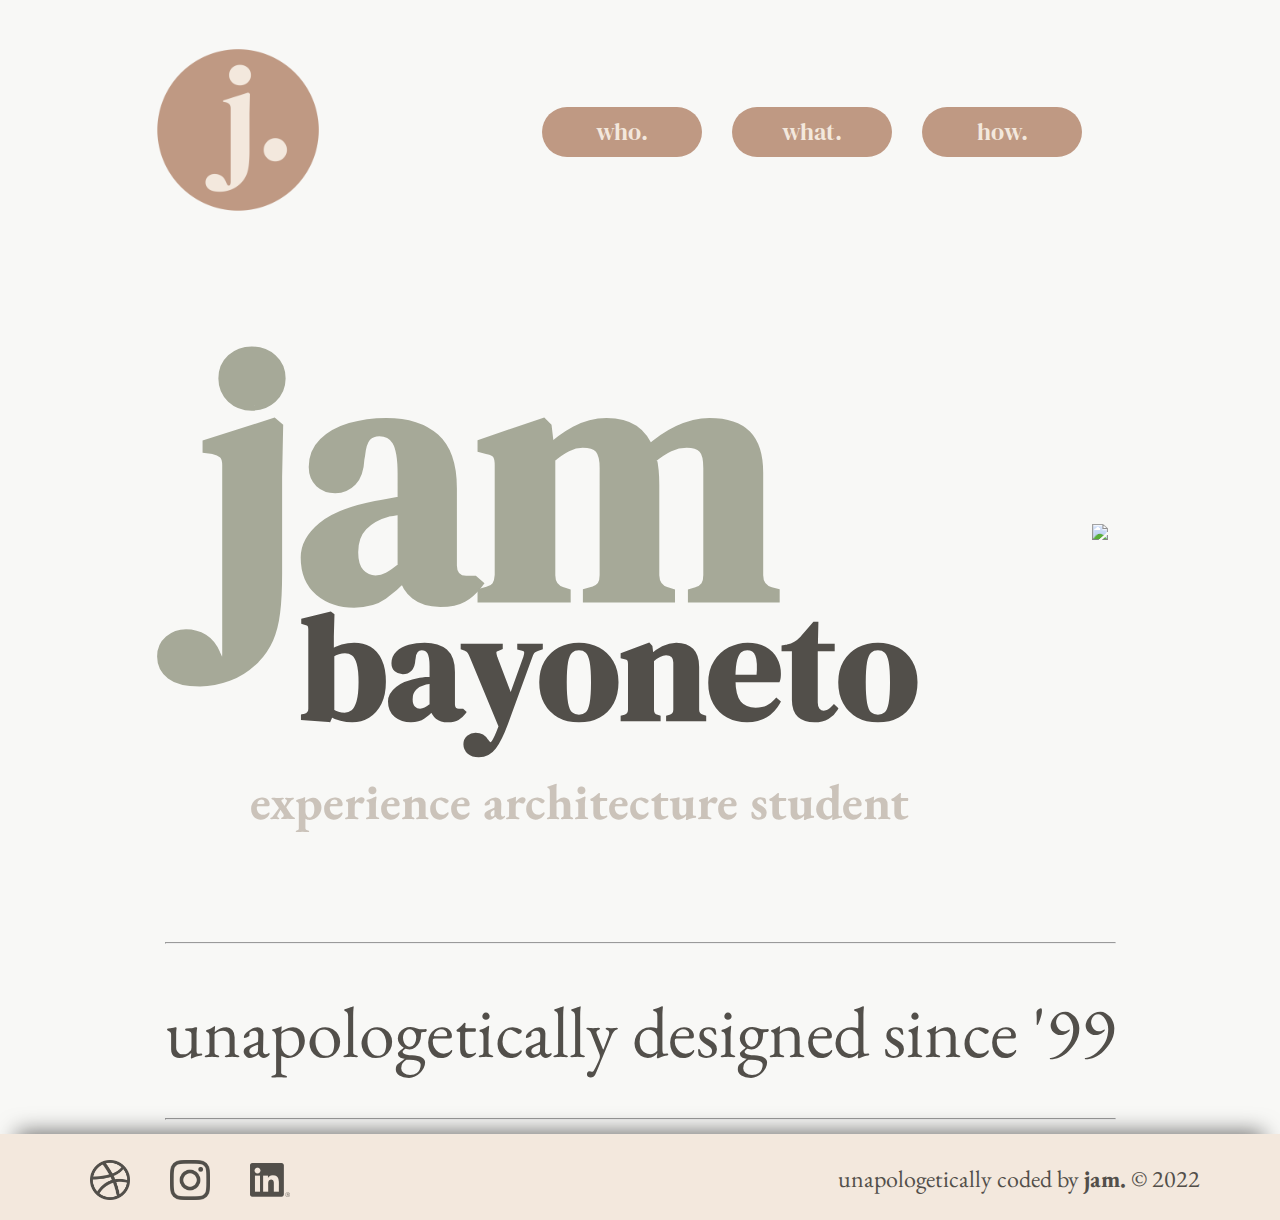
==== index.html @ d6c93cfe "Upload" ====
<!DOCTYPE html>
<html lang="en">
  <head>
    <title>jam. | HOME</title>
    <meta charset="UTF-8" />
    <meta http-equiv="X-UA-Compatible" content="IE=edge" />
    <meta name="viewport" content="width=device-width, initial-scale=1" />
    <meta
      name="description"
      content="Jam Bayoneto is an aspiring UX designer currently attending Michigan State University."
    />
    <meta
      name="keywords"
      content="UX, UI, Design, Google, Apple, PW, content creator"
    />
    <meta name="robots" content="index,follow" />
    <meta name="author" content="Jam Bayoneto" />
    <link rel="icon" href="/images/Logo_j-01.png" />
    <link rel="stylesheet" href="index.css" />
    <style>
      @import url("https://fonts.googleapis.com/css2?family=DM+Serif+Display:ital@0;1&display=swap");
      @import url("https://fonts.googleapis.com/css2?family=EB+Garamond:ital,wght@0,400;0,500;0,600;0,700;0,800;1,400;1,500;1,600;1,700;1,800&display=swa");
    </style>
  </head>

  <body class="main-container">
  <!--Navigation-->
  <header class="nav-grid">
    <div class="home-button">
      <a href="index.html">
        <img src="/images/Logo_j-01.png" width="200" />
      </a>
    </div>
    <div class="nav">
      <ul class="nav-links">
        <li><a class=""nav-button" href="about.html"><button>who.</button></a></li>
        <li><a class=""nav-button" href="works.html"><button>what.</button></a></li>
        <li><a class=""nav-button" href="contact.html"><button>how.</button></a></li>
      </ul>
    </div>
  </header>
<!--End Navigation-->
<!--content-->
<div class="content-home">
    <div class="home1">
      <h1>jam</h1>
      <h2>bayoneto</h2>
      <h3>experience architecture student</h3>
    </div>

    <div class="home2">
      <img id="banner" src="images/banner2.gif">
    </div>

    <div class="home3">
      <hr>
      <p>unapologetically designed since '99</p>
      <hr>
    </div>
  </div>
<!--end content-->
<!--footer-->
<footer>
  <div class="socials">
    <ul>
      <li><a href="https://dribbble.com/jambayoneto" target="_blank"><img src="images/dribble.png" width="40px"></a></li>
    </ul>
    <ul>
      <li><a href="https://instagram.com/jamuxd" target="_blank"><img src="images/instagram.png" width="40px"></a></li>
    </ul>
    <ul>
      <li><a href="https://www.linkedin.com/in/jambayoneto" target="_blank"><img src="images/linkedin.png" width="40px"></a></li>
    </ul>
  </div>
  <div class="copyright">
    <p>unapologetically coded by <b>jam.</b> &copy; 2022</p>
  </div>
</footer>
<!--end footer-->
  </body>
</html>
---- index.css ----
/*JAM BAYONETO'S CSS for 410 portfolio*/
/*Universal CSS*/
html {
  background-color: #f8f8f6;
  margin: 0%;
}
body {
  display: grid;
  grid-template-rows: auto 1fr auto;
  margin: 0%;
}

/*Navigation Bar*/
/*Positioning*/
.nav-grid {
  grid-row: 1/2;
  grid-column: 1/2;
  display: grid;
  grid-template-columns: 1fr 1.5fr 1fr auto 1fr;
  padding-top: 30px;
}
.home-button {
  grid-column: 2/3;
}
.nav {
  grid-column: 4/5;
  display: grid;
  align-items: end;
}
.nav-links {
  display: grid;
  grid-template-columns: auto auto auto;
  list-style-type: none;
  column-gap: 30px;
  align-self: center;
  justify-self: center;
  padding: 60px;
}
.nav-grid button {
  /*Button*/
  background-color: #bf9983;
  border-radius: 60px;
  padding: 12px;
  width: 160px;
  height: 50px;
  border: none;
  /*Text*/
  color: #f3e8dd;
  font-size: 24px;
  text-align: center;
  line-height: 0px;
  font-family: "DM Serif Display", serif;
}
.nav-grid button:hover {
  /*Button*/
  background-color: #f8f8f6;
  border: 2px solid #bf9983;
  box-shadow: rgba(0, 0, 0, 0.4) 0px 2px 4px,
    rgba(0, 0, 0, 0.3) 0px 7px 13px -3px, rgba(0, 0, 0, 0.2) 0px -3px 0px inset;
  /*Text*/
  color: #bf9983;
  /*Animation*/
  animation-name: butthov;
  animation-duration: 2s;
}
@keyframes butthov {
  from {
    box-shadow: none;
  }
  to {
    box-shadow: rgba(0, 0, 0, 0.4) 0px 2px 4px,
      rgba(0, 0, 0, 0.3) 0px 7px 13px -3px,
      rgba(0, 0, 0, 0.2) 0px -3px 0px inset;
  }
}

/*Content*/
.content-home {
  grid-row: 2/3;
  grid-column: 1/2;
  display: grid;
  grid-template-columns: auto auto;
  grid-template-rows: 1fr 0.5fr;
  margin: 0%;
}

.home1 {
  grid-column: 1/2;
  grid-row: 1/2;
  display: grid;
  grid-template-rows: min-content min-content;
  grid-template-columns: 1fr;
  align-items: start;
  margin-bottom: 0%;
}
.home1 h1 {
  grid-row: 1/2;
  grid-column: 1/2;
  font-size: 350px;
  font-family: "DM Serif Display", serif;
  color: #a6a998;
  margin: 0px 0px 0px 200px;
}
.home1 h2 {
  grid-row: 1/2;
  grid-column: 1/2;
  font-size: 150px;
  font-family: "DM Serif Display", serif;
  color: #524f4a;
  margin: 330px 0px 0px 300px;
}
.home1 h3 {
  font-size: 50px;
  font-family: "EB Garamond", serif;
  color: #cbc3ba;
  margin: 0px 0px 0px 250px;
}

.home2 {
  grid-column: 2/3;
  grid-row: 1/2;
  align-self: center;
  justify-self: start;
  margin-bottom: 0px;
}
#banner {
  height: 800px;
  width: auto;
}

.home3 {
  grid-column: 1/3;
  grid-row: 2/3;
  align-self: start;
  justify-self: center;
  margin-top: 100px;
}
.home3 p {
  font-family: "EB Garamond", serif;
  font-size: 72px;
  color: #524f4a;
  margin: 40px 0px 40px 0px;
}

footer {
  grid-row: 3/4;
  display: grid;
  grid-template-columns: 0.5fr 1fr 1fr;
  background-color: #f3e8dd;
  -webkit-box-shadow: 0px -19px 21px -17px rgba(0, 0, 0, 0.56);
  box-shadow: 0px -19px 21px -17px rgba(0, 0, 0, 0.56);
}
footer ul {
  list-style-type: none;
}
.socials {
  grid-column: 1/2;
  display: grid;
  grid-template-columns: 1fr 1fr 1fr;
  column-gap: 0;
  margin-left: 50px;
  margin-top: 10px;
  align-items: center;
  justify-items: center;
}
.copyright {
  grid-column: 3/4;
  justify-self: end;
  margin-right: 80px;
  margin-top: 5px;
  font-size: 24px;
  font-family: "EB Garamond", serif;
  color: #524f4a;
}

/*ABOUT ME PAGE*/
.content-about {
  display: grid;
  grid-template-columns: 200px auto 200px;
  grid-template-rows: 550px auto auto auto 200px;
}
.content-about p{
  font-family: "EB Garamond";
  color: #524f4a;
  font-size: 32px;
  text-align: center;
}

.ab-banner {
  grid-column:1/4;
  grid-row:1/2;
  align-self:center;
  justify-self:center;
  padding-top:100px;
}

.ab-con1 {
  grid-column:2/3;
  grid-row:2/3;
  align-self:center;
  justify-self:center;
}

.ab-line {
  grid-column:2/3;
  grid-row:3/4;
  align-self:center;
  justify-self:center;
}

.ab-con2 {
  grid-column:2/3;
  grid-row:4/5;
  align-self:center;
  justify-self:center;
}

.ab-con3 {
  grid-column:2/3;
  grid-row:5/6;
  align-self:center;
  justify-self:center;
  font-family: "DM Serif Display";
  color: #a6a998;
  font-size: 60px;
  padding-bottom:100px;
}

/*Works*/
.content-works {
  display: grid;
  grid-template-columns: 1fr 1fr 1fr;
  grid-template-rows: auto 1fr 0.5fr;
  justify-items: center;
  align-items: center;
}

.cnt-banner {
  grid-column: 1/4;
  grid-row: 1/2;
}
.cnt-banner h1 {
  font-size: 120px;
  color: #a6a998;
  text-align: center;
}

.cs1 {
  grid-column: 1/2;
  grid-row: 2/3;
  padding:80px;
}
.cs1:hover .image {
  opacity: 0.3;
}
.cs1:hover .cs1-middle {
  opacity: 1;
}

.cs1-middle {
  transition: 0.5s ease;
  opacity: 0;
  position: relative;
  top: 50%;
  left: 50%;
  transform: translate(-50%, -50%);
  -ms-transform: translate(-50%, -50%);
  -webkit-transform: translate(-50%, -50%);
  text-align: center;
}

.cs1-text {
  background-color: #524f4a;
  color: white;
  font-size: 24px;
  padding: 16px 32px;
  font-family: "DM Serif Display", serif;
}

.cs2 {
  grid-column: 2/3;
  grid-row: 2/3;
  padding:80px;
}

.cs3 {
  grid-column: 3/4;
  grid-row: 2/3;
  padding:80px;
}

.cs-s {
  grid-column: 1/4;
  grid-row: 3/4;
}

/*TechSmith - Case Study*/
.ts-container{
  display:grid;
  grid-template-columns: 200px 1fr 1fr 200px;
  grid-template-rows: auto auto 400px auto auto auto auto auto auto 75px 600px auto 600px auto auto auto auto auto auto;
}
.ts-container p{
  font-family: "EB Garamond";
  font-size: 32px;
  color:#524f4a;
  text-align: center;
}

.cam-img{
  grid-column:2/4;
  grid-row:1/2;
  align-self: center;
  justify-self:center;
}

.ts-title{
  grid-column:2/4;
  grid-row:2/3;
  font-family: "DM Serif Display";
  color:#bf9983;
  font-size: 72px;
  align-self: center;
  justify-self:center;
  margin-bottom:100px;
}

.cam-logo{
  grid-column:2/4;
  grid-row:3/4;
  align-self: center;
  justify-self: center;
  margin-bottom:100px;
}

.ts-p {
  grid-column:2/4;
  grid-row:4/5;
  align-self:center;
  justify-self:center;
  font-family: "DM Serif Display";
  color:#a6a998;
  font-size:  60px;
}

.ts-pcon {
  grid-column:2/4;
  grid-row:5/6;
  margin-bottom:50px;
}

.ts-o {
  grid-column:2/4;
  grid-row:6/7;
  align-self:center;
  justify-self:center;
  font-family: "DM Serif Display";
  color:#a6a998;
  font-size:  60px;
}

.ts-ocon {
  grid-column:2/4;
  grid-row:7/8;
  margin-bottom:50px;
}

.ts-w {
  grid-column:2/4;
  grid-row:8/9;
  align-self:center;
  justify-self:center;
  font-family: "DM Serif Display";
  color:#a6a998;
  font-size:  60px;
}

.ts-wcon {
  grid-column:2/4;
  grid-row:9/10;
  margin-bottom:50px;
}

.ts-w1 {
  grid-column:2/4;
  grid-row:10/11;
  align-self:center;
  justify-self:center;
}

.work1 {
  grid-column:2/4;
  grid-row:11/12;
  align-self:center;
  justify-self:center;
}

.ts-w2 {
  grid-column:2/4;
  grid-row:12/13;
  align-self:center;
  justify-self:center;
  margin-bottom:50px;
}

.work2 {
  grid-column:2/3;
  grid-row:13/14;
  align-self:center;
  justify-self:center;
}
.work2cap {
  grid-column:2/3;
  grid-row:14/15;
  align-self:center;
  justify-self:center;
  margin-bottom:50px;
}

.work22 {
  grid-column:3/4;
  grid-row:13/14;
  align-self:center;
  justify-self:center;
}
.work22cap {
  grid-column:3/4;
  grid-row:14/15;
  align-self:center;
  justify-self:center;
  margin-bottom:50px;
}

.ts-w3 {
  grid-column:2/3;
  grid-row:15/16;
  align-self:center;
  justify-self:center;
}

.work3 {
  grid-column:3/4;
  grid-row:15/16;
  align-self:center;
  justify-self:center;
}

.work3cap {
  grid-column:3/4;
  grid-row:17/18;
  align-self:center;
  justify-self:center;
  margin-bottom:50px;
}

.ts-e {
  grid-column:3/4;
  grid-row:18/19;
  align-self:center;
  justify-self:center;
  grid-column:2/4;
  font-family: "DM Serif Display";
  color:#a6a998;
  font-size:  60px;
}

.ts-econ {
  grid-column:2/4;
  grid-row:19/20;
  align-self:center;
  justify-self:center;
}

.ts-efigma{
  grid-column:2/4;
  grid-row:20/21;
  align-self:center;
  justify-self:center;
  margin-bottom:50px;
}

.ts-r {
  grid-column:2/4;
  grid-row:21/22;
  align-self:center;
  justify-self:center;
  grid-column:2/4;
  font-family: "DM Serif Display";
  color:#a6a998;
  font-size:  60px;
}

.ts-rcon {
  grid-column:2/4;
  grid-row:22/23;
  align-self:center;
  justify-self:center;
  margin-bottom:200px;
}

/*Contact*/

.content-contact {
  display:grid;
  grid-template-columns: 100px auto 100px;
  grid-template-rows: auto auto auto auto;
}

.cont-banner{
  font-family: "DM Serif Display";
  color: #a6a998;
  font-size: 100px;
  align-self: center;
  justify-self: center;
  grid-column:2/4;
  grid-row:1/2;
}

.cont-embody{
  font-family: "EB Garamond";
  color: #bf9983;
  font-size: 30px;
  align-self: center;
  justify-self: center;
  grid-column:2/4;
  grid-row:2/3;
}

.cont-email {
  font-family: "EB Garamond";
  color: #bf9983;
  font-size: 30px;
  align-self: center;
  justify-self: center;
  grid-column:2/4;
  grid-row:3/4;
  text-decoration: none;
}

.cont-email:visited .cont-email:hover .cont-email:active {
  font-family: "EB Garamond";
  color: #bf9983;
  font-size: 30px;
  align-self: center;
  justify-self: center;
  grid-column:2/4;
  grid-row:3/4;
  text-decoration: none;
}

.cont-social {
  font-family: "EB Garamond";
  color: #bf9983;
  font-size: 30px;
  align-self: center;
  justify-self: center;
  grid-column:2/4;
  grid-row:4/5;
  text-decoration: none;
  padding-bottom:350px;
}
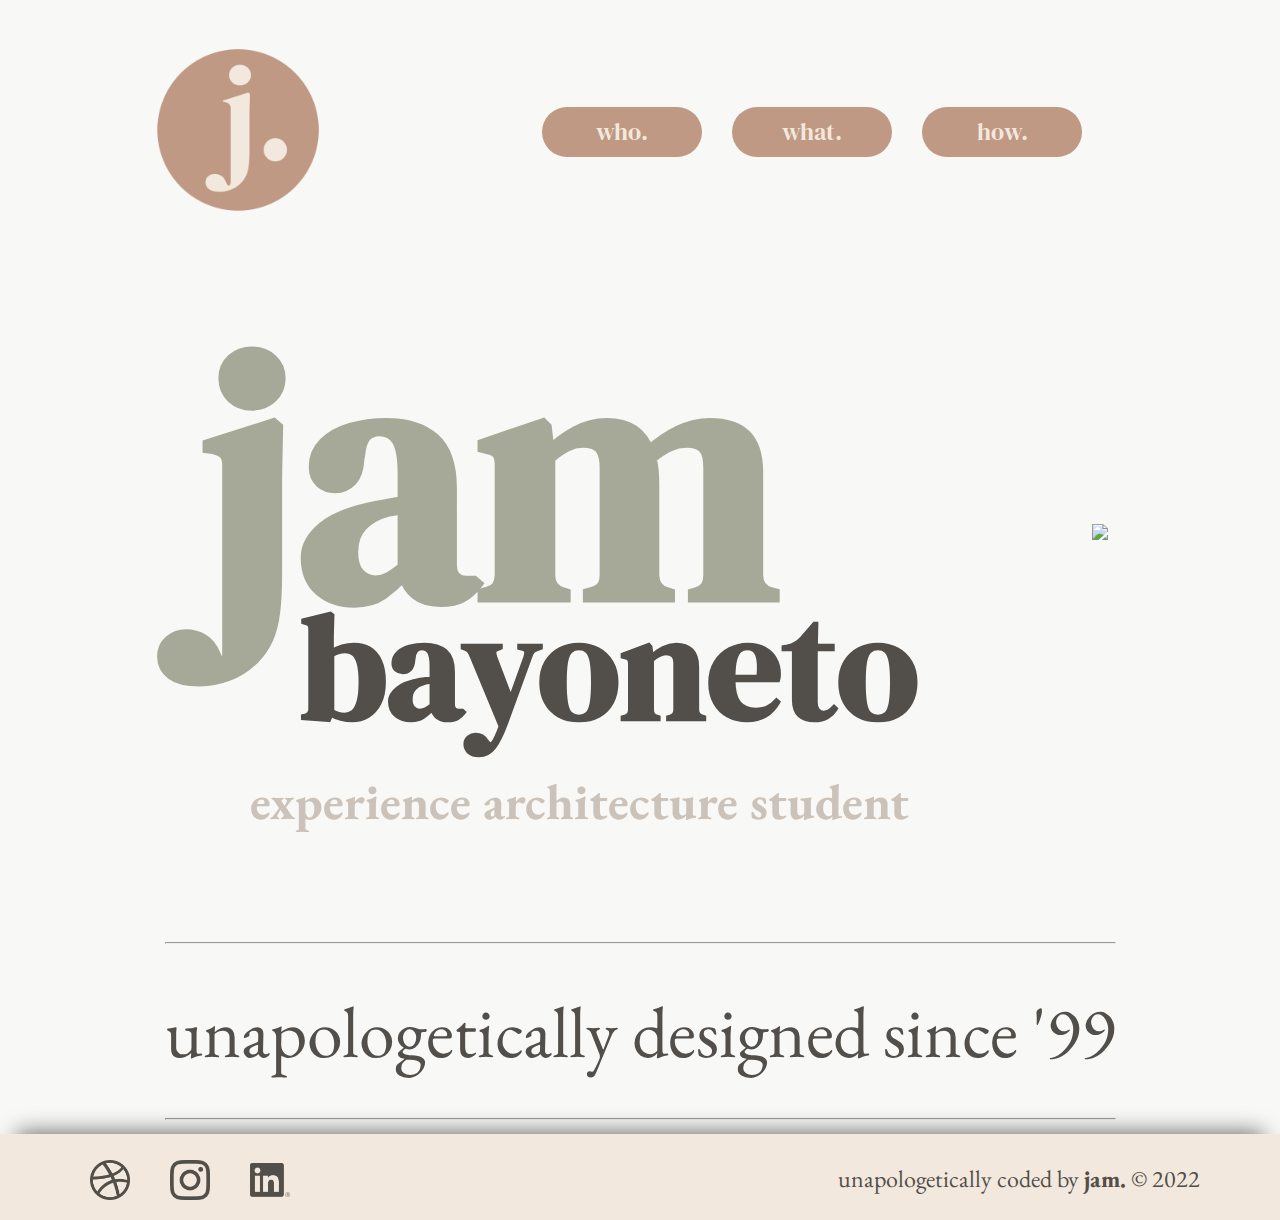
==== commit b58959d6: "Fixed img link" ====
--- a/index.html
+++ b/index.html
@@ -28,7 +28,7 @@
   <header class="nav-grid">
     <div class="home-button">
       <a href="index.html">
-        <img src="/images/Logo_j-01.png" width="200" />
+        <img src="images/Logo_j-01.png" width="200" />
       </a>
     </div>
     <div class="nav">
